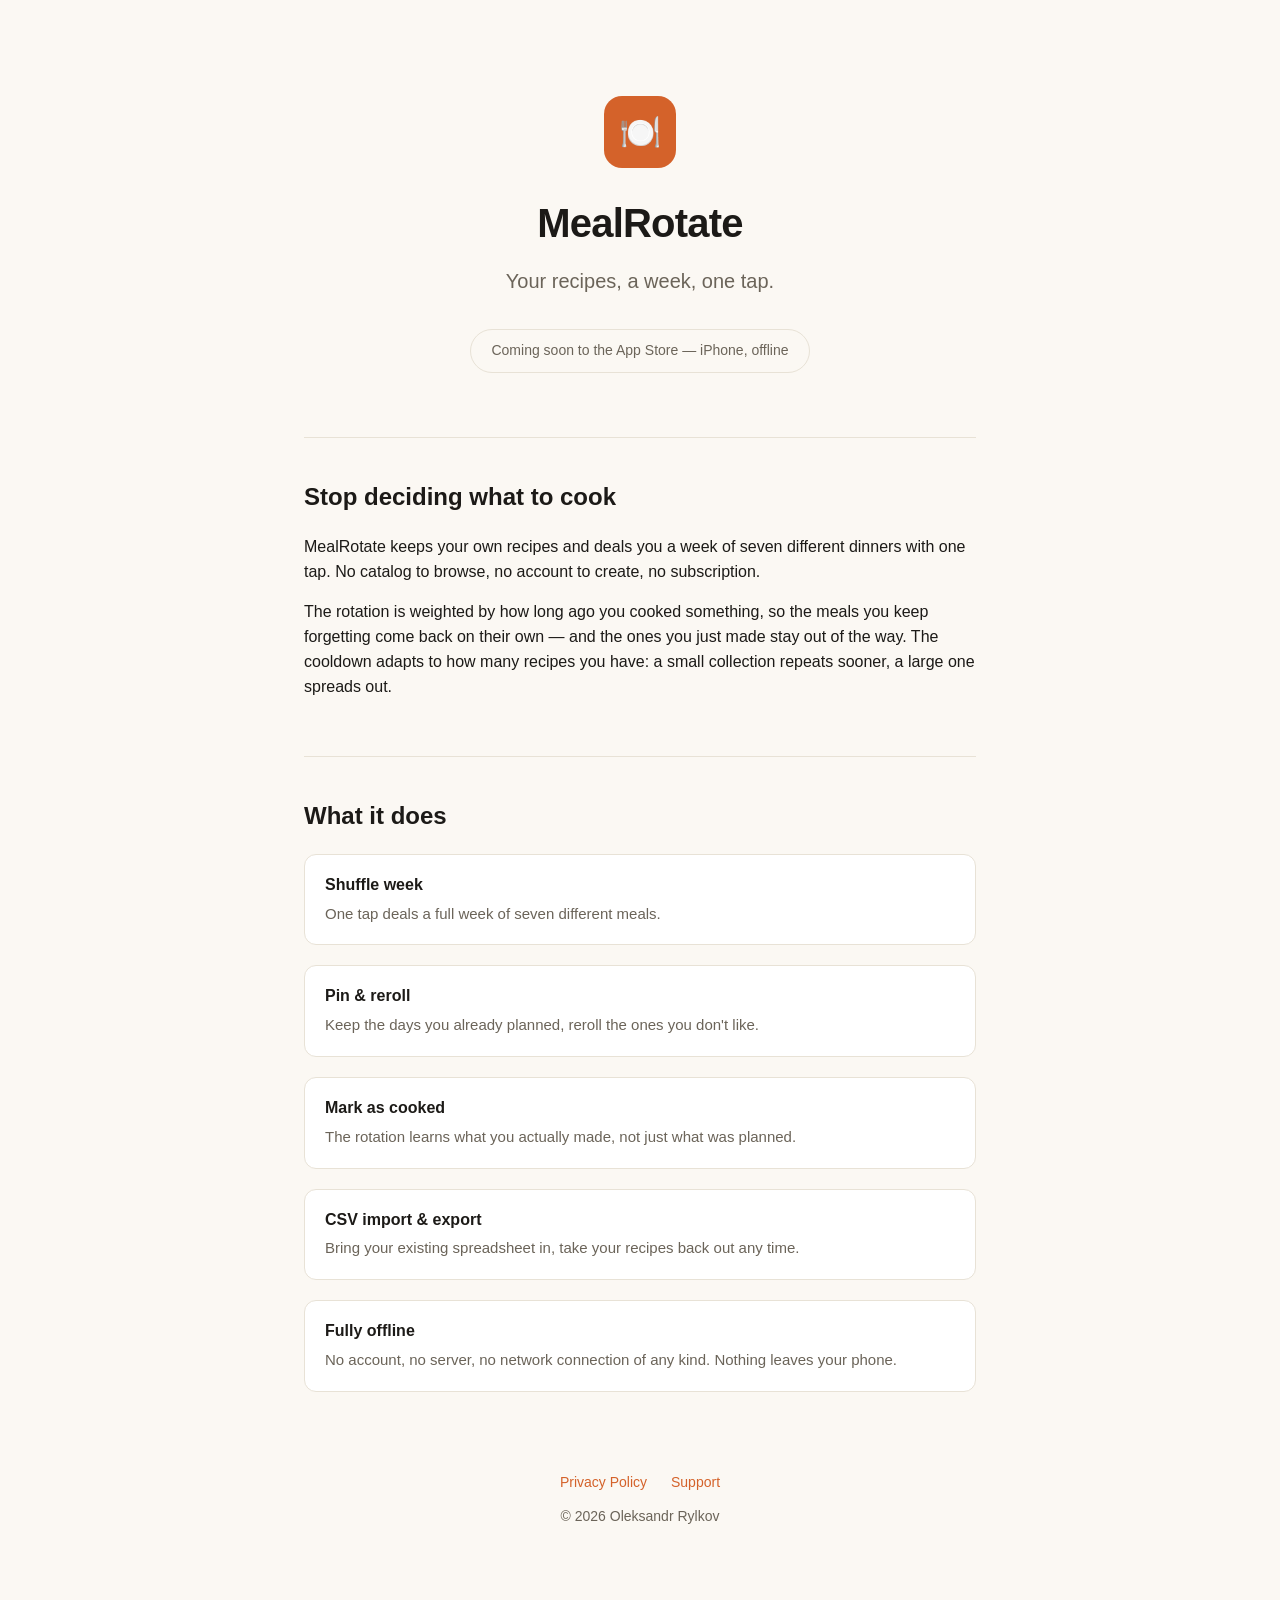
==== index.html @ a3c9f7fd "Add landing page, replace Jekyll privacy page with static site" ====
<!doctype html>
<html lang="en">
<head>
<meta charset="utf-8">
<meta name="viewport" content="width=device-width, initial-scale=1">
<title>MealRotate — your recipes, a week, one tap</title>
<meta name="description" content="MealRotate keeps your own recipes and deals you a week of seven different dinners with one tap. No account, no subscription, no internet.">
<link rel="stylesheet" href="style.css">
<link rel="icon" href="data:image/svg+xml,<svg xmlns=%22http://www.w3.org/2000/svg%22 viewBox=%220 0 100 100%22><rect width=%22100%22 height=%22100%22 rx=%2222%22 fill=%22%23d4622a%22/><text x=%2250%22 y=%2266%22 font-size=%2256%22 text-anchor=%22middle%22 fill=%22white%22 font-family=%22sans-serif%22>M</text></svg>">
</head>
<body>
<div class="wrap">

<header class="hero">
  <div class="logo-mark">🍽️</div>
  <h1>MealRotate</h1>
  <p class="tagline">Your recipes, a week, one tap.</p>
  <span class="badge">Coming soon to the App Store — iPhone, offline</span>
</header>

<section>
  <h2>Stop deciding what to cook</h2>
  <p>
    MealRotate keeps your own recipes and deals you a week of seven different
    dinners with one tap. No catalog to browse, no account to create, no
    subscription.
  </p>
  <p>
    The rotation is weighted by how long ago you cooked something, so the
    meals you keep forgetting come back on their own — and the ones you just
    made stay out of the way. The cooldown adapts to how many recipes you
    have: a small collection repeats sooner, a large one spreads out.
  </p>
</section>

<section>
  <h2>What it does</h2>
  <ul class="features">
    <li><strong>Shuffle week</strong><span>One tap deals a full week of seven different meals.</span></li>
    <li><strong>Pin &amp; reroll</strong><span>Keep the days you already planned, reroll the ones you don't like.</span></li>
    <li><strong>Mark as cooked</strong><span>The rotation learns what you actually made, not just what was planned.</span></li>
    <li><strong>CSV import &amp; export</strong><span>Bring your existing spreadsheet in, take your recipes back out any time.</span></li>
    <li><strong>Fully offline</strong><span>No account, no server, no network connection of any kind. Nothing leaves your phone.</span></li>
  </ul>
</section>

<footer>
  <nav>
    <a href="privacy.html">Privacy Policy</a>
    <a href="mailto:rilya888@gmail.com">Support</a>
  </nav>
  &copy; 2026 Oleksandr Rylkov
</footer>

</div>
</body>
</html>
---- style.css ----
:root {
  --bg: #fbf8f3;
  --fg: #1c1a17;
  --muted: #6b6459;
  --accent: #d4622a;
  --card: #ffffff;
  --border: #e8e2d6;
}

@media (prefers-color-scheme: dark) {
  :root {
    --bg: #16140f;
    --fg: #f3efe6;
    --muted: #a89f8f;
    --accent: #f08344;
    --card: #201d17;
    --border: #322d24;
  }
}

* { box-sizing: border-box; }

body {
  margin: 0;
  background: var(--bg);
  color: var(--fg);
  font-family: -apple-system, BlinkMacSystemFont, "Segoe UI", Helvetica, Arial, sans-serif;
  line-height: 1.55;
}

.wrap {
  max-width: 720px;
  margin: 0 auto;
  padding: 0 24px;
}

header.hero {
  padding: 96px 0 64px;
  text-align: center;
}

.logo-mark {
  width: 72px;
  height: 72px;
  margin: 0 auto 24px;
  border-radius: 18px;
  background: var(--accent);
  display: flex;
  align-items: center;
  justify-content: center;
  font-size: 34px;
}

h1 {
  font-size: 40px;
  margin: 0 0 12px;
  letter-spacing: -0.02em;
}

.tagline {
  font-size: 20px;
  color: var(--muted);
  margin: 0 0 32px;
}

.badge {
  display: inline-block;
  padding: 10px 20px;
  border-radius: 999px;
  border: 1px solid var(--border);
  color: var(--muted);
  font-size: 14px;
}

section {
  padding: 40px 0;
  border-top: 1px solid var(--border);
}

section h2 {
  font-size: 24px;
  margin: 0 0 20px;
}

.features {
  display: grid;
  gap: 20px;
  list-style: none;
  margin: 0;
  padding: 0;
}

.features li {
  background: var(--card);
  border: 1px solid var(--border);
  border-radius: 12px;
  padding: 18px 20px;
}

.features li strong {
  display: block;
  margin-bottom: 4px;
}

.features li span {
  color: var(--muted);
  font-size: 15px;
}

footer {
  padding: 40px 0 80px;
  text-align: center;
  color: var(--muted);
  font-size: 14px;
}

footer a {
  color: var(--accent);
  text-decoration: none;
}

footer nav {
  margin-bottom: 12px;
}

footer nav a {
  margin: 0 10px;
}

.doc h1 { font-size: 28px; }
.doc h2 { font-size: 19px; margin-top: 36px; }
.doc p, .doc ul { color: var(--fg); }
.doc .updated { color: var(--muted); font-size: 14px; margin-bottom: 32px; }
.back { display: inline-block; margin-bottom: 24px; color: var(--accent); text-decoration: none; font-size: 14px; }
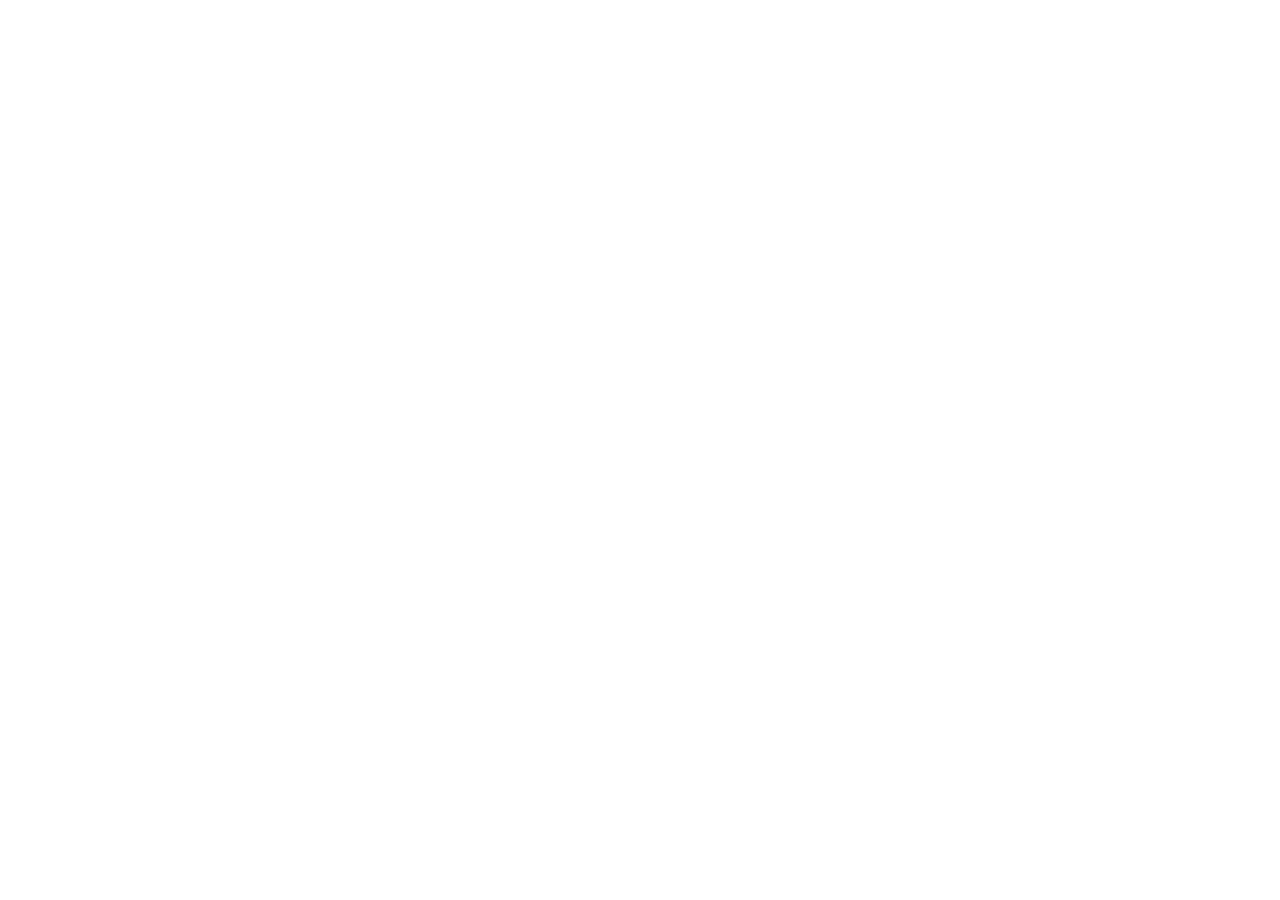
==== commit 6c9cbf69: "Redirect to quietunit.com/mealrotate/privacy" ====
--- a/index.html
+++ b/index.html
@@ -3,55 +3,26 @@
 <head>
 <meta charset="utf-8">
 <meta name="viewport" content="width=device-width, initial-scale=1">
-<title>MealRotate — your recipes, a week, one tap</title>
-<meta name="description" content="MealRotate keeps your own recipes and deals you a week of seven different dinners with one tap. No account, no subscription, no internet.">
-<link rel="stylesheet" href="style.css">
-<link rel="icon" href="data:image/svg+xml,<svg xmlns=%22http://www.w3.org/2000/svg%22 viewBox=%220 0 100 100%22><rect width=%22100%22 height=%22100%22 rx=%2222%22 fill=%22%23d4622a%22/><text x=%2250%22 y=%2266%22 font-size=%2256%22 text-anchor=%22middle%22 fill=%22white%22 font-family=%22sans-serif%22>M</text></svg>">
+<title>MealRotate — Privacy Policy has moved</title>
+<meta name="robots" content="noindex">
+<meta http-equiv="refresh" content="0; url=https://quietunit.com/mealrotate/privacy">
+<link rel="canonical" href="https://quietunit.com/mealrotate/privacy">
+<style>
+body{margin:0;min-height:100vh;display:flex;align-items:center;justify-content:center;
+     background:#eeeeef;color:#1c1a17;line-height:1.6;
+     font-family:-apple-system,BlinkMacSystemFont,"Segoe UI",Helvetica,Arial,sans-serif}
+main{max-width:34em;padding:32px;text-align:center}
+a{color:#3f6152}
+</style>
 </head>
 <body>
-<div class="wrap">
-
-<header class="hero">
-  <div class="logo-mark">🍽️</div>
-  <h1>MealRotate</h1>
-  <p class="tagline">Your recipes, a week, one tap.</p>
-  <span class="badge">Coming soon to the App Store — iPhone, offline</span>
-</header>
-
-<section>
-  <h2>Stop deciding what to cook</h2>
-  <p>
-    MealRotate keeps your own recipes and deals you a week of seven different
-    dinners with one tap. No catalog to browse, no account to create, no
-    subscription.
-  </p>
-  <p>
-    The rotation is weighted by how long ago you cooked something, so the
-    meals you keep forgetting come back on their own — and the ones you just
-    made stay out of the way. The cooldown adapts to how many recipes you
-    have: a small collection repeats sooner, a large one spreads out.
-  </p>
-</section>
-
-<section>
-  <h2>What it does</h2>
-  <ul class="features">
-    <li><strong>Shuffle week</strong><span>One tap deals a full week of seven different meals.</span></li>
-    <li><strong>Pin &amp; reroll</strong><span>Keep the days you already planned, reroll the ones you don't like.</span></li>
-    <li><strong>Mark as cooked</strong><span>The rotation learns what you actually made, not just what was planned.</span></li>
-    <li><strong>CSV import &amp; export</strong><span>Bring your existing spreadsheet in, take your recipes back out any time.</span></li>
-    <li><strong>Fully offline</strong><span>No account, no server, no network connection of any kind. Nothing leaves your phone.</span></li>
-  </ul>
-</section>
-
-<footer>
-  <nav>
-    <a href="privacy.html">Privacy Policy</a>
-    <a href="mailto:rilya888@gmail.com">Support</a>
-  </nav>
-  &copy; 2026 Oleksandr Rylkov
-</footer>
-
-</div>
+<main>
+  <h1>MealRotate has a new home</h1>
+  <p>The privacy policy now lives on
+  <a href="https://quietunit.com/mealrotate/privacy">quietunit.com/mealrotate/privacy</a>.
+  You should be redirected automatically.</p>
+  <p><a href="https://quietunit.com/mealrotate">About the app</a> &nbsp;·&nbsp;
+  <a href="https://quietunit.com/support">Support</a></p>
+</main>
 </body>
 </html>
